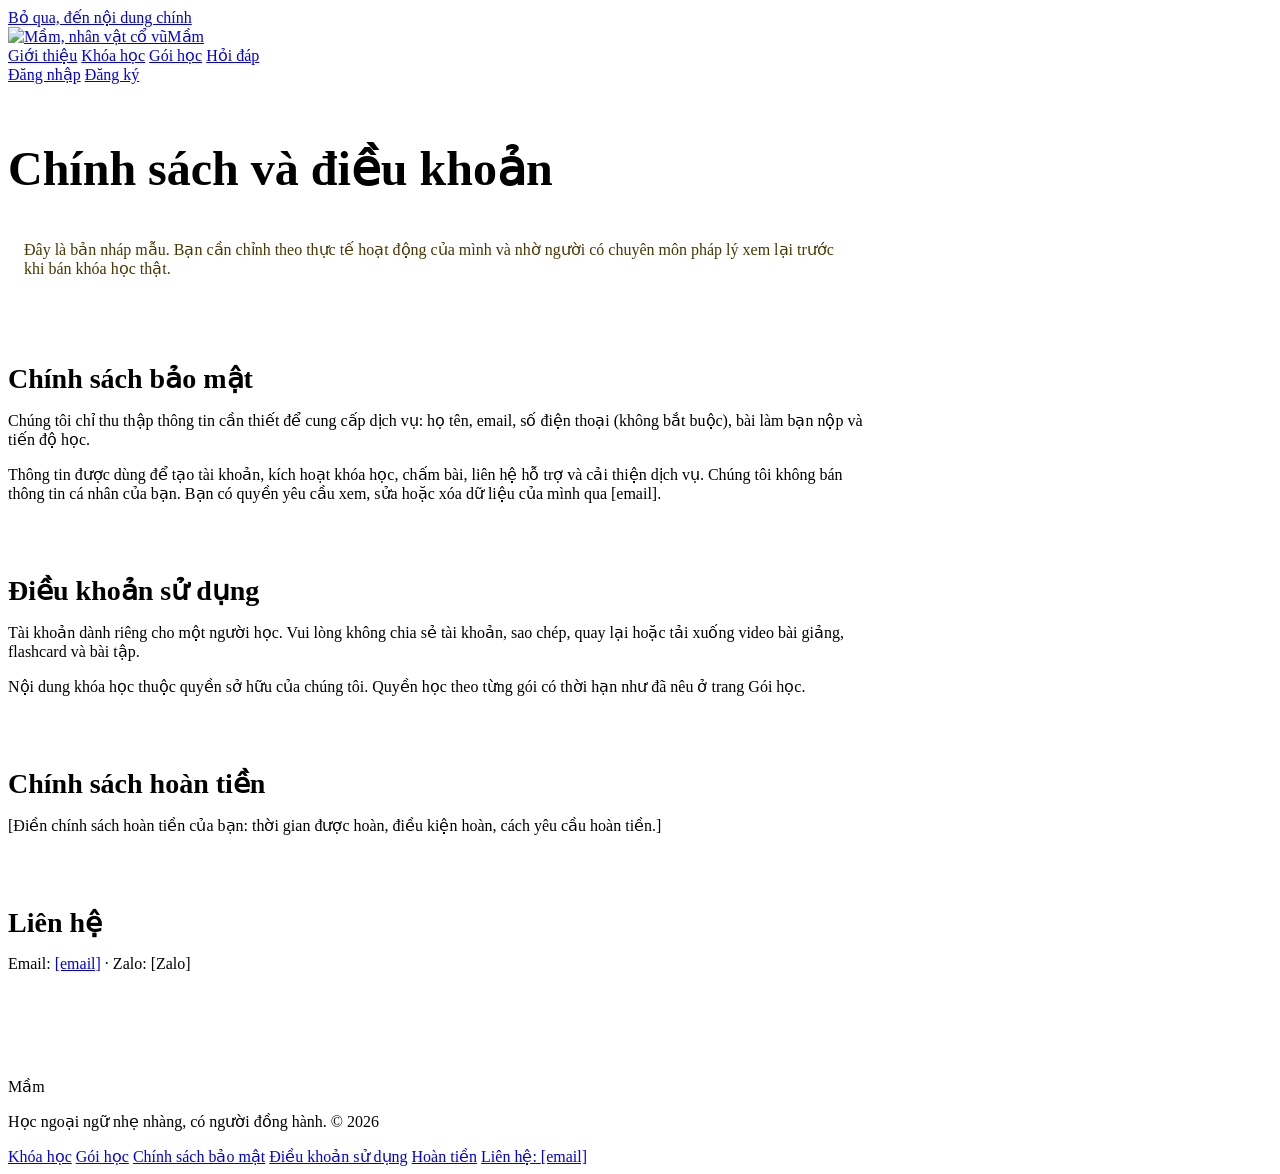
==== chinh-sach.html @ 822c9925 "Add files via upload" ====
<!doctype html>
<html lang="vi">
<head>
<meta charset="utf-8">
<meta name="viewport" content="width=device-width, initial-scale=1">
<title>Chính sách và điều khoản - Mầm</title>
<meta name="description" content="Chính sách bảo mật, điều khoản sử dụng và chính sách hoàn tiền (bản nháp).">

<meta name="theme-color" content="#0F766E">
<meta property="og:title" content="Chính sách và điều khoản - Mầm">
<meta property="og:description" content="Chính sách bảo mật, điều khoản sử dụng và chính sách hoàn tiền (bản nháp).">
<meta property="og:type" content="website">
<link rel="icon" type="image/svg+xml" href="assets/img/mam-wave.svg">
<link rel="preconnect" href="https://fonts.googleapis.com"><link rel="preconnect" href="https://fonts.gstatic.com" crossorigin><link href="https://fonts.googleapis.com/css2?family=Baloo+2:wght@600;700;800&family=Be+Vietnam+Pro:wght@400;500;600;700&display=swap" rel="stylesheet">
<link rel="stylesheet" href="assets/css/style.css">
<script src="assets/js/config.js"></script>
<script src="assets/js/app.js" defer></script>
</head>
<body>
<a class="skip" href="#main">Bỏ qua, đến nội dung chính</a>
<header class="site-header">
  <div class="wrap">
    <a class="brand" href="index.html"><img src="assets/img/mam-wave.svg" alt="Mầm, nhân vật cổ vũ" width="48" height="48"><span>Mầm</span></a>
    <nav class="main-nav" aria-label="Menu chính">
      <a href="index.html">Giới thiệu</a>
      <a href="khoa-hoc.html">Khóa học</a>
      <a href="goi-hoc.html">Gói học</a>
      <a href="index.html#hoi-dap">Hỏi đáp</a>
    </nav>
    <div class="head-actions">
      <a class="btn btn-ghost btn-sm" href="dang-ky.html#dang-nhap">Đăng nhập</a>
      <a class="btn btn-primary btn-sm" href="dang-ky.html">Đăng ký</a>
    </div>
  </div>
</header>

<main id="main" class="wrap" style="max-width:860px;padding-top:24px;padding-bottom:88px;display:flex;flex-direction:column;gap:32px">
  <div><h1 class="page-title" style="font-size:clamp(32px,5vw,48px)">Chính sách và điều khoản</h1>
  <p class="small" style="margin-top:12px;background:var(--butter-l);color:#4A3600;border-radius:14px;padding:12px 16px">Đây là bản nháp mẫu. Bạn cần chỉnh theo thực tế hoạt động của mình và nhờ người có chuyên môn pháp lý xem lại trước khi bán khóa học thật.</p></div>

  <section id="bao-mat" class="card"><h2 class="title" style="font-size:28px;margin-bottom:12px">Chính sách bảo mật</h2>
    <p>Chúng tôi chỉ thu thập thông tin cần thiết để cung cấp dịch vụ: họ tên, email, số điện thoại (không bắt buộc), bài làm bạn nộp và tiến độ học.</p>
    <p style="margin-top:10px">Thông tin được dùng để tạo tài khoản, kích hoạt khóa học, chấm bài, liên hệ hỗ trợ và cải thiện dịch vụ. Chúng tôi không bán thông tin cá nhân của bạn. Bạn có quyền yêu cầu xem, sửa hoặc xóa dữ liệu của mình qua <span data-cfg="email">[email]</span>.</p></section>

  <section id="dieu-khoan" class="card"><h2 class="title" style="font-size:28px;margin-bottom:12px">Điều khoản sử dụng</h2>
    <p>Tài khoản dành riêng cho một người học. Vui lòng không chia sẻ tài khoản, sao chép, quay lại hoặc tải xuống video bài giảng, flashcard và bài tập.</p>
    <p style="margin-top:10px">Nội dung khóa học thuộc quyền sở hữu của chúng tôi. Quyền học theo từng gói có thời hạn như đã nêu ở trang Gói học.</p></section>

  <section id="hoan-tien" class="card"><h2 class="title" style="font-size:28px;margin-bottom:12px">Chính sách hoàn tiền</h2>
    <p>[Điền chính sách hoàn tiền của bạn: thời gian được hoàn, điều kiện hoàn, cách yêu cầu hoàn tiền.]</p></section>

  <section id="lien-he" class="card"><h2 class="title" style="font-size:28px;margin-bottom:12px">Liên hệ</h2>
    <p>Email: <a href="mailto:" data-cfg-mailto><span data-cfg="email">[email]</span></a> · Zalo: <span data-cfg="zalo">[Zalo]</span></p></section>
</main>
<footer class="site-footer">
  <div class="wrap">
    <div>
      <span class="f-brand">Mầm</span>
      <p>Học ngoại ngữ nhẹ nhàng, có người đồng hành. © <span data-year>2026</span></p>
    </div>
    <div class="f-links">
      <a href="khoa-hoc.html">Khóa học</a>
      <a href="goi-hoc.html">Gói học</a>
      <a href="chinh-sach.html#bao-mat">Chính sách bảo mật</a>
      <a href="chinh-sach.html#dieu-khoan">Điều khoản sử dụng</a>
      <a href="chinh-sach.html#hoan-tien">Hoàn tiền</a>
      <a href="mailto:" data-cfg-mailto>Liên hệ: <span data-cfg="email">[email]</span></a>
    </div>
  </div>
</footer>
</body>
</html>
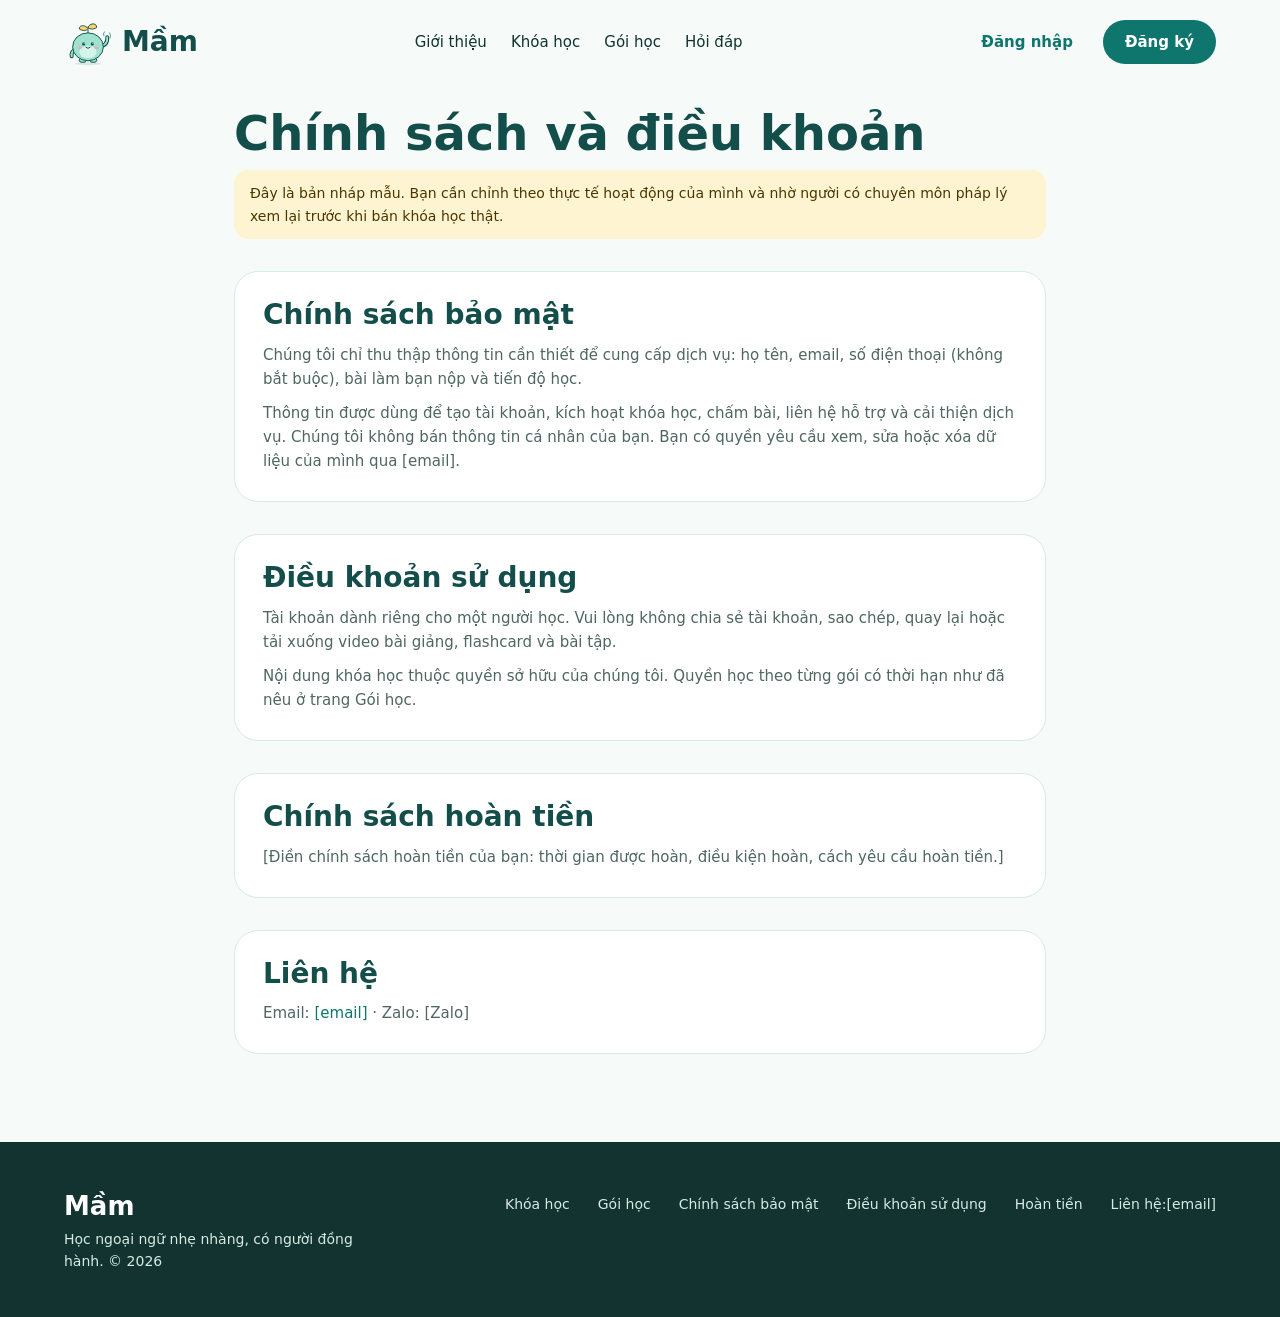
==== commit 1589c3e9: "Add files via upload" ====
--- a/chinh-sach.html
+++ b/chinh-sach.html
@@ -10,17 +10,20 @@
 <meta property="og:title" content="Chính sách và điều khoản - Mầm">
 <meta property="og:description" content="Chính sách bảo mật, điều khoản sử dụng và chính sách hoàn tiền (bản nháp).">
 <meta property="og:type" content="website">
-<link rel="icon" type="image/svg+xml" href="assets/img/mam-wave.svg">
+<link rel="icon" type="image/svg+xml" href="mam-wave.svg">
 <link rel="preconnect" href="https://fonts.googleapis.com"><link rel="preconnect" href="https://fonts.gstatic.com" crossorigin><link href="https://fonts.googleapis.com/css2?family=Baloo+2:wght@600;700;800&family=Be+Vietnam+Pro:wght@400;500;600;700&display=swap" rel="stylesheet">
-<link rel="stylesheet" href="assets/css/style.css">
-<script src="assets/js/config.js"></script>
-<script src="assets/js/app.js" defer></script>
+<link rel="stylesheet" href="style.css">
+<script src="config.js"></script>
+<script src="courses.js"></script>
+<script src="auth.js"></script>
+<script src="auth-ui.js" defer></script>
+<script src="app.js" defer></script>
 </head>
 <body>
 <a class="skip" href="#main">Bỏ qua, đến nội dung chính</a>
 <header class="site-header">
   <div class="wrap">
-    <a class="brand" href="index.html"><img src="assets/img/mam-wave.svg" alt="Mầm, nhân vật cổ vũ" width="48" height="48"><span>Mầm</span></a>
+    <a class="brand" href="index.html"><img src="mam-wave.svg" alt="Mầm, nhân vật cổ vũ" width="48" height="48"><span>Mầm</span></a>
     <nav class="main-nav" aria-label="Menu chính">
       <a href="index.html">Giới thiệu</a>
       <a href="khoa-hoc.html">Khóa học</a>
--- a/style.css
+++ b/style.css
@@ -0,0 +1,451 @@
+/* Mầm - giao diện tĩnh cho GitHub Pages */
+:root{
+  --ink:#12332F;--deep:#134E4A;--primary:#0F766E;--mint:#9FE3CF;--mint-l:#D5F5EB;--mint-xl:#E8F7F2;
+  --butter:#FFD56B;--butter-l:#FFF4D1;--blush:#FFE3E0;--bg:#F6FBF9;--muted:#4F6663;--line:#D7EBE5;
+  --display:'Baloo 2',system-ui,sans-serif;--body:'Be Vietnam Pro',system-ui,-apple-system,'Segoe UI',sans-serif;
+}
+*{box-sizing:border-box}
+html{scroll-behavior:smooth}
+@media (prefers-reduced-motion:reduce){html{scroll-behavior:auto}*{animation:none!important;transition:none!important}}
+body{margin:0;background:var(--bg);color:var(--ink);font-family:var(--body);line-height:1.6;font-size:16px;-webkit-text-size-adjust:100%}
+img{max-width:100%;height:auto}
+a{color:var(--primary);text-decoration:none}
+a:hover{color:var(--deep)}
+h1,h2,h3,p,ul,ol,dl,dd{margin:0}
+ul,ol{padding:0;list-style:none}
+button,input,textarea,select{font-family:inherit;font-size:inherit}
+:focus-visible{outline:3px solid var(--butter);outline-offset:2px}
+.skip{position:absolute;left:-999px;top:8px;background:var(--primary);color:#fff;padding:10px 16px;border-radius:999px;z-index:50}
+.skip:focus{left:8px}
+.wrap{max-width:1200px;margin:0 auto;padding:0 24px}
+.display{font-family:var(--display)}
+
+/* Header */
+.site-header .wrap{display:flex;flex-wrap:wrap;align-items:center;justify-content:space-between;gap:12px 16px;padding-top:18px;padding-bottom:18px}
+.brand{display:flex;align-items:center;gap:10px;color:var(--ink)}
+.brand img{width:48px;height:48px}
+.brand span{font-family:var(--display);font-weight:800;font-size:28px;line-height:1;color:var(--deep)}
+.main-nav{display:flex;flex-wrap:wrap;gap:4px 24px;font-weight:500;font-size:15px}
+.main-nav a{color:var(--ink);min-height:44px;display:inline-flex;align-items:center}
+.main-nav a[aria-current="page"]{color:var(--primary);font-weight:700}
+.head-actions{display:flex;align-items:center;gap:8px}
+
+/* Buttons */
+.btn{display:inline-flex;align-items:center;justify-content:center;gap:8px;min-height:48px;padding:10px 26px;border-radius:999px;font-weight:600;font-size:16px;border:2px solid transparent;cursor:pointer;text-align:center;transition:background .15s,transform .15s}
+.btn:hover{transform:translateY(-1px)}
+.btn-primary{background:var(--primary);color:#fff}
+.btn-primary:hover{background:var(--deep);color:#fff}
+.btn-outline{background:#fff;color:var(--primary);border-color:var(--primary)}
+.btn-outline:hover{background:var(--mint-xl);color:var(--deep)}
+.btn-gold{background:var(--butter);color:#3D2E00;font-weight:700}
+.btn-gold:hover{background:#F5C84F;color:#3D2E00}
+.btn-ghost{background:transparent;color:var(--primary)}
+.btn-sm{min-height:44px;padding:8px 20px;font-size:15px}
+.btn-block{width:100%}
+
+/* Typography helpers */
+.eyebrow{display:block;color:var(--primary);font-weight:700;font-size:14px;letter-spacing:.08em;margin-bottom:10px}
+.title{font-family:var(--display);font-weight:700;font-size:clamp(30px,4vw,44px);line-height:1.1;color:var(--deep)}
+.page-title{font-family:var(--display);font-weight:800;font-size:clamp(34px,5vw,56px);line-height:1.05;color:var(--deep)}
+.lead{color:var(--muted);font-size:17px}
+.muted{color:var(--muted)}
+.small{font-size:14px}
+.pill{display:inline-block;background:var(--mint-xl);color:var(--primary);font-weight:600;font-size:13px;padding:3px 12px;border-radius:999px}
+.pill-gold{background:var(--butter-l);color:#4A3600}
+.pill-rose{background:var(--blush);color:#6B2410}
+.pill-solid{background:var(--mint-l);color:var(--primary);font-weight:700}
+
+/* Sections */
+.sec{padding:88px 0}
+.sec-tight{padding:56px 0}
+.sec-white{background:#fff}
+.sec-tint{background:var(--mint-xl)}
+.sec-head{max-width:680px;margin-bottom:40px}
+.sec-head-row{display:flex;flex-wrap:wrap;align-items:flex-end;justify-content:space-between;gap:16px;margin-bottom:40px}
+.sec-head-row .sec-head{margin-bottom:0}
+
+/* Hero */
+.hero{padding:40px 0 88px}
+.hero .wrap{display:flex;flex-wrap:wrap;align-items:center;gap:48px}
+.hero-text{flex:1 1 460px;min-width:0;display:flex;flex-direction:column;align-items:flex-start;gap:24px}
+.hero h1{font-family:var(--display);font-weight:800;font-size:clamp(40px,6vw,68px);line-height:1.05;color:var(--deep)}
+.hero-sub{font-size:18px;color:var(--muted);max-width:520px}
+.btn-row{display:flex;flex-wrap:wrap;gap:12px}
+.tag-row{display:flex;flex-wrap:wrap;gap:8px 20px;font-size:14px;color:var(--muted);font-weight:500}
+.hero-art-box{flex:1 1 380px;min-width:0;display:flex;justify-content:center}
+.hero-art{position:relative;width:min(440px,100%);aspect-ratio:1/1}
+.hero-art .disc{position:absolute;inset:6%;border-radius:50%;background:var(--mint-l)}
+.hero-art .ring{position:absolute;inset:0;border-radius:50%;border:2px dashed var(--mint)}
+.hero-art .mascot{position:absolute;left:12%;top:14%;width:76%;height:76%;animation:bob 4s ease-in-out infinite}
+.bubble{position:absolute;left:0;top:4%;background:#fff;border-radius:20px 20px 20px 4px;padding:12px 16px;box-shadow:0 8px 24px rgba(19,78,74,.12);font-weight:600;font-size:15px;color:var(--deep);max-width:200px}
+.sticker{position:absolute;right:0;bottom:8%;background:#FFE9A8;border-radius:16px;padding:10px 16px;box-shadow:0 8px 24px rgba(19,78,74,.12);font-weight:600;font-size:14px;color:#5A4300}
+@keyframes bob{0%,100%{transform:translateY(0)}50%{transform:translateY(-8px)}}
+
+/* Cards and grids */
+.grid{display:grid;gap:24px;grid-template-columns:repeat(auto-fit,minmax(240px,1fr))}
+.grid-3{grid-template-columns:repeat(auto-fit,minmax(280px,1fr))}
+.card{background:#fff;border:1px solid var(--line);border-radius:24px;padding:28px}
+.card-tint{background:var(--bg)}
+.card h3{font-size:19px;font-weight:700;margin:14px 0 6px}
+.card p{color:var(--muted);font-size:15px}
+.icon-chip{width:52px;height:52px;border-radius:16px;display:flex;align-items:center;justify-content:center;background:var(--mint-xl)}
+.icon-chip svg{width:26px;height:26px;stroke:var(--primary);fill:none;stroke-width:2;stroke-linecap:round;stroke-linejoin:round}
+.icon-chip.gold{background:#FFF1C9}.icon-chip.rose{background:var(--blush)}
+.lang-card{display:flex;align-items:center;gap:20px;background:#fff;border:1px solid var(--line);border-radius:28px;padding:26px;color:var(--ink)}
+.lang-card:hover{border-color:var(--mint);color:var(--ink)}
+.lang-glyph{flex:none;width:72px;height:72px;border-radius:50%;background:var(--mint-l);display:flex;align-items:center;justify-content:center;font-family:var(--display);font-weight:800;font-size:32px;color:var(--primary)}
+.lang-card strong{display:block;font-size:20px}
+.lang-card span.note{font-size:14px;color:var(--muted)}
+
+/* Steps */
+.steps-sec .wrap{display:flex;flex-wrap:wrap;align-items:center;gap:48px}
+.steps-art{flex:0 1 300px;min-width:0;display:flex;justify-content:center}
+.steps-art img{width:min(280px,100%)}
+.steps-body{flex:1 1 520px;min-width:0}
+.steps{display:flex;flex-direction:column;gap:14px;margin-top:24px}
+.step{display:flex;gap:16px;align-items:flex-start;background:#fff;border-radius:20px;padding:18px 20px}
+.step .num{flex:none;width:40px;height:40px;border-radius:50%;background:var(--primary);color:#fff;font-weight:700;display:flex;align-items:center;justify-content:center}
+.step strong{display:block;font-size:17px}
+.step span{color:var(--muted);font-size:15px}
+
+/* Tier cards */
+.tier-level{font-size:13px;font-weight:700;color:var(--primary);letter-spacing:.06em}
+.tier-name{font-family:var(--display);font-weight:700;font-size:24px;color:var(--deep);line-height:1.2;display:block;margin:6px 0}
+
+/* Placeholder (achievements) */
+.ph{border:2px dashed var(--mint);border-radius:24px;padding:28px;background:var(--bg)}
+.ph b{display:block;font-family:var(--display);font-weight:800;font-size:40px;line-height:1.1;color:var(--primary)}
+.ph span{color:var(--muted);font-size:15px}
+
+/* FAQ */
+.faq{max-width:860px;margin:0 auto;display:flex;flex-direction:column;gap:12px}
+.faq details{background:#fff;border:1px solid var(--line);border-radius:20px;padding:6px 24px}
+.faq summary{list-style:none;cursor:pointer;font-weight:600;font-size:17px;display:flex;justify-content:space-between;gap:16px;align-items:center;min-height:56px}
+.faq summary::-webkit-details-marker{display:none}
+.faq summary::after{content:"+";color:var(--primary);font-size:26px;line-height:1;flex:none}
+.faq details[open] summary::after{content:"\2212"}
+.faq details p{color:var(--muted);font-size:15px;padding-bottom:18px}
+
+/* CTA */
+.cta{background:var(--deep);border-radius:36px;padding:40px 48px;display:flex;flex-wrap:wrap;align-items:center;gap:32px}
+.cta img{width:160px;height:160px;flex:none}
+.cta-text{flex:1 1 360px;min-width:0}
+.cta h2{font-family:var(--display);font-weight:700;font-size:clamp(28px,4vw,40px);line-height:1.1;color:#fff}
+.cta p{color:var(--line);margin-top:10px}
+
+/* Footer */
+.site-footer{background:var(--ink);color:var(--line);padding:44px 0;font-size:14px}
+.site-footer .wrap{display:flex;flex-wrap:wrap;gap:24px 32px;justify-content:space-between}
+.site-footer .f-brand{font-family:var(--display);font-weight:800;font-size:26px;color:#fff;display:block}
+.site-footer p{max-width:320px}
+.f-links{display:flex;flex-wrap:wrap;gap:8px 28px;align-content:flex-start}
+.f-links a{color:var(--line);min-height:36px;display:inline-flex;align-items:center}
+.f-links a:hover{color:#fff}
+
+/* Courses page */
+.page-head{padding:32px 0 8px}
+.page-head .wrap{display:flex;flex-wrap:wrap;align-items:center;justify-content:space-between;gap:24px}
+.page-head img{width:120px;height:120px}
+.tabs{display:flex;flex-wrap:wrap;gap:10px}
+.tab{min-height:48px;padding:10px 24px;border-radius:999px;border:2px solid var(--primary);background:#fff;color:var(--primary);font-weight:600;cursor:pointer}
+.tab[aria-selected="true"]{background:var(--primary);color:#fff}
+.chips{display:flex;flex-wrap:wrap;gap:8px}
+.chip{min-height:44px;padding:8px 18px;border-radius:999px;border:1px solid var(--mint);background:#fff;color:var(--ink);font-weight:500;font-size:14px;cursor:pointer}
+.chip[aria-pressed="true"]{background:var(--mint-l);border-color:var(--primary);font-weight:700}
+.course-grid{display:grid;gap:24px;grid-template-columns:repeat(auto-fill,minmax(300px,1fr))}
+.course{background:#fff;border:1px solid var(--line);border-radius:28px;overflow:hidden;display:flex;flex-direction:column}
+.course-thumb{position:relative;background:var(--mint-l);height:190px;display:flex;align-items:center;justify-content:center}
+.course-thumb img{height:150px;width:150px}
+.course-thumb .lv{position:absolute;left:16px;top:16px;background:#fff;color:var(--primary);font-weight:700;font-size:13px;padding:4px 12px;border-radius:999px}
+.course-thumb .play{position:absolute;right:16px;bottom:16px;width:48px;height:48px;border-radius:50%;background:var(--primary);display:flex;align-items:center;justify-content:center}
+.course-thumb .play svg{width:20px;height:20px;fill:#fff}
+.course-body{padding:24px;display:flex;flex-direction:column;gap:10px;flex:1}
+.course-body h3{font-family:var(--display);font-weight:700;font-size:24px;line-height:1.2;color:var(--deep)}
+.course-body p{color:var(--muted);font-size:15px;flex:1}
+.course-tags{display:flex;flex-wrap:wrap;gap:8px;margin:4px 0}
+.course-foot{display:flex;flex-wrap:wrap;align-items:center;justify-content:space-between;gap:12px;border-top:1px solid var(--line);padding-top:16px}
+.empty{background:#fff;border:2px dashed var(--mint);border-radius:28px;padding:48px 24px;display:flex;flex-direction:column;align-items:center;gap:12px;text-align:center}
+.empty img{width:140px;height:140px}
+.empty h3{font-family:var(--display);font-weight:700;font-size:26px;color:var(--deep)}
+.empty p{color:var(--muted);max-width:420px}
+.note-band{background:var(--mint-xl);border-radius:28px;padding:28px 36px;display:flex;flex-wrap:wrap;align-items:center;gap:24px}
+.note-band img{width:84px;height:84px;flex:none}
+.note-band div{flex:1 1 360px;min-width:0}
+.note-band strong{display:block;font-size:18px;color:var(--deep)}
+.note-band span{color:var(--muted);font-size:15px}
+
+/* Pricing */
+.plans{display:grid;gap:16px;grid-template-columns:repeat(auto-fit,minmax(210px,1fr))}
+.plan{background:#fff;border:2px solid var(--line);border-radius:28px;padding:24px 22px;display:flex;flex-direction:column;gap:12px}
+.plan.hl{border-color:var(--mint)}
+.plan.pro{background:var(--butter-l);border-color:var(--butter)}
+.plan .price{font-family:var(--display);font-weight:800;font-size:30px;line-height:1.1}
+.plan .unit{font-size:13px;color:var(--muted);display:block}
+.plan p{font-size:14px;color:var(--muted);flex:1}
+.table-box{overflow-x:auto;background:#fff;border:1px solid var(--line);border-radius:24px}
+table.cmp{width:100%;min-width:820px;border-collapse:collapse;font-size:15px}
+table.cmp th,table.cmp td{padding:14px 10px;text-align:center}
+table.cmp thead tr{background:var(--mint-xl)}
+table.cmp thead th{font-weight:700;color:var(--deep)}
+table.cmp tbody tr{border-top:1px solid var(--line)}
+table.cmp th:first-child{text-align:left;padding-left:20px;font-weight:500}
+table.cmp thead th:first-child{font-weight:700}
+.yes{color:var(--primary);font-weight:800;font-size:18px}
+.no{color:#7A8F8B}
+.info-pair{display:grid;gap:24px;grid-template-columns:repeat(auto-fit,minmax(300px,1fr))}
+.info{border-radius:28px;padding:28px 32px;display:flex;flex-direction:column;gap:10px}
+.info strong{font-family:var(--display);font-size:24px}
+.info.gold{background:var(--butter-l);color:#5A4300}.info.gold strong{color:#4A3600}
+.info.mint{background:var(--mint-xl);color:var(--muted)}.info.mint strong{color:var(--deep)}
+
+/* Auth */
+.auth{max-width:1040px;margin:16px auto 64px;background:#fff;border:1px solid var(--line);border-radius:36px;overflow:hidden;display:flex;flex-wrap:wrap}
+.auth-side{flex:1 1 380px;min-width:0;background:var(--mint-l);padding:48px 40px;display:flex;flex-direction:column;justify-content:center;gap:20px}
+.auth-side img{width:180px;height:180px;align-self:center}
+.auth-side h1{font-family:var(--display);font-weight:800;font-size:36px;line-height:1.1;color:var(--deep)}
+.auth-side li{display:flex;gap:10px;margin-bottom:12px}
+.auth-side li::before{content:"\2713";color:var(--primary);font-weight:800}
+.auth-form{flex:1 1 420px;min-width:0;padding:48px 40px;display:flex;flex-direction:column;gap:18px}
+.auth-form h2{font-family:var(--display);font-weight:700;font-size:30px;color:var(--deep)}
+.field{display:flex;flex-direction:column;gap:6px}
+.field label{font-weight:600;font-size:15px}
+.field input,.field select,.field textarea{height:48px;padding:0 16px;border:1.5px solid #9FB8B2;border-radius:14px;background:#fff;color:var(--ink)}
+.field textarea{height:auto;padding:14px 16px;resize:vertical}
+.field input:focus,.field select:focus,.field textarea:focus{outline:3px solid var(--mint);border-color:var(--primary)}
+.check{display:flex;gap:10px;align-items:flex-start;font-size:14px;color:var(--muted)}
+.check input{width:20px;height:20px;margin:2px 0 0;accent-color:var(--primary);flex:none}
+.auth-switch{display:flex;gap:8px;background:var(--mint-xl);border-radius:999px;padding:4px;align-self:flex-start}
+.auth-switch button{min-height:40px;padding:6px 20px;border:0;border-radius:999px;background:transparent;font-weight:600;color:var(--primary);cursor:pointer}
+.auth-switch button[aria-selected="true"]{background:var(--primary);color:#fff}
+
+/* Checkout */
+.steps-pill{display:flex;flex-wrap:wrap;gap:12px}
+.steps-pill li{display:flex;align-items:center;gap:10px;border-radius:999px;padding:8px 18px 8px 10px;font-weight:600;font-size:14px;background:#fff;border:1px solid var(--line);color:var(--muted)}
+.steps-pill li b{width:28px;height:28px;border-radius:50%;display:inline-flex;align-items:center;justify-content:center;background:var(--mint-xl);color:var(--primary)}
+.steps-pill li.done{background:var(--mint-l);border-color:var(--mint-l);color:var(--deep)}
+.steps-pill li.done b{background:var(--primary);color:#fff}
+.steps-pill li.now{background:var(--primary);border-color:var(--primary);color:#fff}
+.steps-pill li.now b{background:#fff;color:var(--primary)}
+.co{display:flex;flex-wrap:wrap;gap:24px;align-items:flex-start}
+.co-main{flex:1 1 560px;min-width:0;background:#fff;border:1px solid var(--line);border-radius:28px;padding:32px;display:flex;flex-wrap:wrap;gap:28px}
+.qr{flex:0 0 220px;max-width:100%;display:flex;flex-direction:column;gap:12px;align-items:center}
+.qr-box{width:220px;max-width:100%;aspect-ratio:1/1;border:2px dashed var(--mint);border-radius:24px;background:var(--bg);display:flex;flex-direction:column;align-items:center;justify-content:center;text-align:center;padding:16px;color:var(--muted);font-size:14px;overflow:hidden}
+.qr-box img{width:100%;height:100%;object-fit:contain;border-radius:12px}
+.qr-box strong{color:var(--deep);font-size:16px}
+.bank{flex:1 1 280px;min-width:0;display:flex;flex-direction:column;gap:14px}
+.bank dt{font-size:13px;color:var(--muted);font-weight:500}
+.bank dd{font-weight:600;font-size:17px}
+.bank .amount{font-weight:700;font-size:22px;color:var(--primary)}
+.memo{background:var(--butter-l);border-radius:18px;padding:14px 16px;display:flex;flex-direction:column;gap:6px}
+.memo dt{color:#5A4300;font-weight:600}
+.memo-row{display:flex;flex-wrap:wrap;align-items:center;justify-content:space-between;gap:10px}
+.memo code{font-family:ui-monospace,Menlo,Consolas,monospace;font-weight:700;font-size:20px;color:#3D2E00;word-break:break-all}
+.co-side{flex:1 1 320px;min-width:0;display:flex;flex-direction:column;gap:16px}
+.summary{background:#fff;border:1px solid var(--line);border-radius:28px;padding:28px;display:flex;flex-direction:column;gap:14px}
+.summary h2{font-family:var(--display);font-weight:700;font-size:22px;color:var(--deep)}
+.summary .row{display:flex;justify-content:space-between;gap:12px;font-size:15px}
+.summary .row span{color:var(--muted)}
+.summary .row strong{text-align:right}
+.summary .total{border-top:1px solid var(--line);padding-top:14px;align-items:baseline}
+.summary .total strong{font-size:22px;color:var(--primary)}
+.picker{display:flex;flex-wrap:wrap;gap:16px;background:#fff;border:1px solid var(--line);border-radius:24px;padding:20px 24px}
+.picker .field{flex:1 1 220px}
+.after{display:flex;flex-wrap:wrap;gap:24px;align-items:center;background:var(--mint-xl);border-radius:28px;padding:28px 32px}
+.after img{width:120px;height:120px;flex:none}
+.after div{flex:1 1 420px;min-width:0}
+.after h2{font-family:var(--display);font-weight:700;font-size:24px;color:var(--deep);margin-bottom:8px}
+.after ol{padding-left:22px;list-style:decimal;display:flex;flex-direction:column;gap:6px;font-size:15px}
+
+/* Learn */
+.bar{background:#fff;border-bottom:1px solid var(--line)}
+.bar .wrap{max-width:1280px;display:flex;flex-wrap:wrap;align-items:center;justify-content:space-between;gap:12px;padding-top:10px;padding-bottom:10px}
+.bar .left,.bar .right{display:flex;flex-wrap:wrap;align-items:center;gap:8px 18px}
+.bar .brand img{width:40px;height:40px}.bar .brand span{font-size:24px}
+.learn{max-width:1280px;margin:0 auto;padding:24px 24px 64px;display:flex;flex-wrap:wrap;gap:24px;align-items:flex-start}
+.learn-main{flex:1 1 640px;min-width:0;display:flex;flex-direction:column;gap:20px}
+.learn-side{flex:1 1 300px;min-width:0;display:flex;flex-direction:column;gap:16px}
+.learn h1{font-family:var(--display);font-weight:800;font-size:clamp(28px,4vw,38px);line-height:1.1;color:var(--deep)}
+.video{position:relative;width:100%;aspect-ratio:16/9;background:var(--deep);border-radius:28px;overflow:hidden;display:flex;align-items:center;justify-content:center}
+.video .big-play{width:84px;height:84px;border-radius:50%;border:0;background:var(--butter);display:flex;align-items:center;justify-content:center;cursor:pointer}
+.video .big-play svg{width:32px;height:32px;fill:#3D2E00}
+.video .wm{position:absolute;right:16px;bottom:12px;font-size:12px;color:var(--mint);opacity:.85}
+.video .wm2{position:absolute;left:16px;top:12px;font-size:12px;color:var(--line)}
+.panel{background:#fff;border:1px solid var(--line);border-radius:28px;padding:28px}
+.panel[hidden]{display:none}
+.panel h2{font-size:20px;font-weight:700;margin-bottom:12px}
+.flash-wrap{display:flex;flex-direction:column;gap:18px;align-items:center}
+.flash{width:min(520px,100%);min-height:240px;border-radius:28px;border:2px solid var(--mint);background:var(--bg);padding:28px;display:flex;flex-direction:column;align-items:center;justify-content:center;gap:8px;text-align:center;cursor:pointer;color:var(--ink)}
+.flash.flipped{background:var(--butter-l)}
+.flash .front b{font-family:var(--display);font-weight:800;font-size:40px;line-height:1.1;color:var(--deep);display:block}
+.flash .back{display:none}
+.flash.flipped .front{display:none}
+.flash.flipped .back{display:flex;flex-direction:column;gap:6px}
+.flash .back b{font-size:26px;color:var(--deep)}
+.opts{display:flex;flex-direction:column;gap:10px;margin:16px 0}
+.opt{min-height:52px;text-align:left;padding:10px 18px;border-radius:16px;font-size:16px;font-weight:500;color:var(--ink);border:2px solid var(--line);background:#fff;cursor:pointer}
+.opt:hover{border-color:var(--mint)}
+.opt.ok{border-color:var(--primary);background:var(--mint-l)}
+.opt.bad{border-color:#C2542E;background:var(--blush)}
+.feedback{display:flex;align-items:center;gap:16px;background:var(--mint-xl);border-radius:20px;padding:14px 18px}
+.feedback[hidden]{display:none}
+.feedback img{width:64px;height:64px;flex:none}
+.drop{border:2px dashed var(--mint);border-radius:16px;padding:16px;display:flex;flex-wrap:wrap;align-items:center;justify-content:space-between;gap:10px;background:var(--bg)}
+.ask{display:flex;flex-wrap:wrap;align-items:center;justify-content:space-between;gap:12px;background:#fff;border:1px dashed var(--mint);border-radius:20px;padding:14px 20px}
+.prog-card{background:var(--mint-l);border-radius:28px;padding:22px;display:flex;align-items:center;gap:14px}
+.prog-card img{width:88px;height:88px;flex:none}
+.prog-card strong{color:var(--deep);line-height:1.3;display:block}
+.meter{height:10px;border-radius:999px;background:#fff;overflow:hidden;margin:6px 0}
+.meter i{display:block;height:100%;background:var(--primary);border-radius:999px}
+.lessons{background:#fff;border:1px solid var(--line);border-radius:28px;padding:12px;display:flex;flex-direction:column;gap:4px}
+.lessons a{display:flex;align-items:center;gap:12px;padding:12px 14px;border-radius:18px;min-height:44px;color:var(--ink);font-weight:500}
+.lessons a.now{background:var(--mint-xl);font-weight:700}
+.lessons .dot{flex:none;width:30px;height:30px;border-radius:50%;display:inline-flex;align-items:center;justify-content:center;font-size:14px;font-weight:700;background:var(--mint-xl);color:var(--muted)}
+.lessons .done .dot{background:var(--primary);color:#fff}
+.lessons .now .dot{background:var(--butter);color:#3D2E00}
+
+/* Progress */
+.hero-band{background:var(--mint-l);border-radius:32px;padding:28px 36px;display:flex;flex-wrap:wrap;align-items:center;gap:24px}
+.hero-band img{width:128px;height:128px;flex:none}
+.hero-band div{flex:1 1 380px;min-width:0}
+.hero-band h1{font-family:var(--display);font-weight:800;font-size:clamp(30px,4.5vw,44px);line-height:1.1;color:var(--deep)}
+.kpis{display:grid;gap:16px;grid-template-columns:repeat(auto-fit,minmax(240px,1fr))}
+.kpi{background:#fff;border:1px solid var(--line);border-radius:24px;padding:24px;display:flex;flex-direction:column;gap:10px}
+.kpi small{color:var(--muted);font-size:14px;font-weight:500}
+.kpi b{font-family:var(--display);font-weight:800;font-size:38px;line-height:1;color:var(--primary)}
+.kpi .meter{background:var(--mint-xl);margin:0}
+.trio{display:grid;gap:16px;grid-template-columns:repeat(auto-fit,minmax(280px,1fr))}
+.box{border-radius:28px;padding:26px;display:flex;flex-direction:column;gap:14px}
+.box h2{font-size:18px;font-weight:700}
+.box.good{background:var(--mint-xl)}.box.good h2{color:var(--deep)}
+.box.more{background:var(--butter-l)}.box.more h2{color:#4A3600}.box.more li{color:#3D2E00}
+.box.err{background:var(--blush)}.box.err h2{color:#6B2410}.box.err li{color:#3D1408}
+.box ul{display:flex;flex-direction:column;gap:10px}
+.box li{display:flex;gap:10px;font-size:15px;justify-content:space-between}
+.box.good li::before{content:"\2713";color:var(--primary);font-weight:800;margin-right:0}
+.box.good li{justify-content:flex-start}
+.box.more li{justify-content:flex-start}
+.box.more li::before{content:"\2192";font-weight:800}
+.count{flex:none;background:#fff;border-radius:999px;padding:0 10px;font-size:13px;font-weight:700;height:24px;display:inline-flex;align-items:center}
+.duo{display:grid;gap:16px;grid-template-columns:repeat(auto-fit,minmax(340px,1fr))}
+.chart{display:flex;align-items:flex-end;gap:22px;height:200px;border-bottom:2px solid var(--line);padding:0 12px}
+.chart .col{flex:1;min-width:0;height:100%;display:flex;flex-direction:column;align-items:center;justify-content:flex-end;gap:6px}
+.chart .col i{display:block;width:100%;max-width:64px;background:var(--primary);border-radius:12px 12px 0 0}
+.chart-labels{display:flex;gap:22px;padding:8px 12px 0;font-size:13px;color:var(--muted)}
+.chart-labels span{flex:1;text-align:center}
+.quote{background:var(--bg);border-radius:18px;padding:16px 18px;font-size:15px}
+
+/* Admin */
+.admin{display:flex;flex-wrap:wrap;min-height:100vh}
+.admin-side{flex:0 0 268px;max-width:100%;background:var(--deep);color:var(--line);padding:24px 18px;display:flex;flex-direction:column;gap:22px;flex-grow:1}
+.admin-side .brand img{background:var(--mint-l);border-radius:50%;width:44px;height:44px}
+.admin-side .brand span{color:#fff;font-size:24px}
+.admin-side small{font-size:12px;color:var(--mint);display:block}
+.lang-pills{display:flex;flex-wrap:wrap;gap:6px}
+.lang-pills span{padding:6px 12px;border-radius:999px;font-size:13px;font-weight:600;background:rgba(255,255,255,.12);color:var(--line)}
+.lang-pills span.on{background:var(--butter);color:#3D2E00}
+.side-label{font-size:12px;font-weight:700;letter-spacing:.08em;color:var(--mint);margin-bottom:8px;display:block}
+.admin-nav{display:flex;flex-direction:column;gap:4px}
+.admin-nav a{display:flex;justify-content:space-between;align-items:center;gap:10px;padding:11px 14px;border-radius:14px;min-height:44px;color:var(--line);font-weight:500}
+.admin-nav a:hover{background:rgba(255,255,255,.08);color:#fff}
+.admin-nav a[aria-current="page"]{background:var(--primary);color:#fff;font-weight:700}
+.badge{background:var(--butter);color:#3D2E00;font-size:12px;font-weight:700;padding:1px 9px;border-radius:999px}
+.admin-main{flex:999 1 640px;min-width:0;padding:28px 32px 56px;display:flex;flex-direction:column;gap:26px}
+.admin-main h1{font-family:var(--display);font-weight:800;font-size:34px;line-height:1.1;color:var(--deep)}
+.demo-banner{background:var(--butter-l);color:#4A3600;border-radius:16px;padding:12px 16px;font-size:14px;font-weight:500}
+.top-row{display:flex;flex-wrap:wrap;align-items:center;justify-content:space-between;gap:16px}
+.stat{border-radius:24px;padding:20px 22px;display:flex;flex-direction:column;gap:4px}
+.stat small{font-size:14px;color:var(--muted);font-weight:500}
+.stat b{font-family:var(--display);font-weight:800;font-size:36px;line-height:1.1;color:var(--deep)}
+.stat span{font-size:13px;color:var(--muted)}
+.stats{display:grid;gap:14px;grid-template-columns:repeat(auto-fit,minmax(200px,1fr))}
+.panel-w{background:#fff;border:1px solid var(--line);border-radius:28px;padding:22px 24px;display:flex;flex-direction:column;gap:14px}
+.panel-w h2{font-size:18px;font-weight:700}
+.panel-w .head{display:flex;flex-wrap:wrap;align-items:center;justify-content:space-between;gap:8px}
+table.tbl{width:100%;min-width:640px;border-collapse:collapse;font-size:14px}
+table.tbl th{text-align:left;color:var(--muted);font-weight:600;padding:8px 10px}
+table.tbl td{padding:12px 10px;border-top:1px solid #E1EFEA;vertical-align:middle}
+.mono{font-family:ui-monospace,Menlo,Consolas,monospace;font-size:13px}
+.t-actions{display:flex;gap:8px}
+.btn-xs{min-height:40px;padding:6px 16px;font-size:13px}
+.btn-line{background:#fff;border:1.5px solid #9FB8B2;color:var(--muted)}
+.queue{display:flex;flex-wrap:wrap;align-items:center;justify-content:space-between;gap:10px;background:var(--bg);border-radius:18px;padding:12px 16px}
+.queue strong{display:block;font-size:15px}
+.queue span{font-size:13px;color:var(--muted)}
+.two{display:flex;flex-wrap:wrap;gap:18px;align-items:stretch}
+.two>.panel-w{flex:1 1 420px;min-width:0}
+.two>.gold{flex:1 1 320px;min-width:0;background:var(--butter-l);border:0;color:#3D2E00}
+.two>.gold h2{color:#4A3600}
+.book{display:flex;gap:12px;align-items:center}
+.book time{flex:none;background:#fff;border-radius:14px;padding:6px 10px;font-weight:700;font-size:13px;color:#4A3600;min-width:56px;text-align:center}
+.book strong{display:block;font-size:14px}.book span{font-size:13px}
+.mini-mascot{display:flex;align-items:center;gap:10px;margin-top:auto;padding-top:8px;font-size:13px;color:#4A3600}
+.mini-mascot img{width:56px;height:56px}
+.scroll-x{overflow-x:auto}
+
+/* Toast */
+.toast{position:fixed;left:50%;bottom:24px;transform:translate(-50%,20px);background:var(--ink);color:#fff;padding:14px 22px;border-radius:999px;font-weight:500;font-size:15px;opacity:0;pointer-events:none;transition:opacity .2s,transform .2s;z-index:60;max-width:calc(100vw - 32px);text-align:center}
+.toast.show{opacity:1;transform:translate(-50%,0)}
+
+/* 404 */
+.nf{min-height:70vh;display:flex;flex-direction:column;align-items:center;justify-content:center;gap:16px;text-align:center;padding:48px 24px}
+.nf img{width:200px;height:200px}
+
+@media (max-width:720px){
+  .sec{padding:56px 0}
+  .hero{padding:16px 0 56px}
+  .wrap{padding:0 16px}
+  .cta{padding:28px 24px;border-radius:28px}
+  .auth-side,.auth-form{padding:32px 24px}
+  .co-main{padding:22px}
+  .admin-main{padding:20px 16px 40px}
+  .learn{padding:16px 16px 48px}
+  .panel{padding:20px}
+  .bubble{font-size:13px;max-width:160px}
+  .hero-band,.note-band,.after{padding:22px}
+  .chart,.chart-labels{gap:12px}
+}
+
+[hidden]{display:none!important}
+
+/* ===== Đăng nhập, tài khoản, phân quyền ===== */
+html[data-require]:not([data-ok]) body{visibility:hidden}
+.head-actions{display:flex;align-items:center;gap:8px;flex-wrap:wrap}
+.user-menu{position:relative}
+.user-btn{display:inline-flex;align-items:center;gap:8px;min-height:44px;padding:4px 14px 4px 6px;border:1.5px solid var(--line);border-radius:999px;background:#fff;color:var(--ink);font-weight:600;cursor:pointer}
+.user-btn:hover{border-color:var(--mint)}
+.avatar{width:34px;height:34px;border-radius:50%;background:var(--mint-l);color:var(--primary);display:inline-flex;align-items:center;justify-content:center;font-family:var(--display);font-weight:800;font-size:18px}
+.uname{max-width:120px;overflow:hidden;text-overflow:ellipsis;white-space:nowrap}
+.menu{position:absolute;right:0;top:calc(100% + 8px);z-index:40;min-width:240px;background:#fff;border:1px solid var(--line);border-radius:20px;padding:8px;box-shadow:0 12px 32px rgba(19,78,74,.16);display:flex;flex-direction:column}
+.menu a,.menu button{display:flex;align-items:center;min-height:44px;padding:8px 14px;border:0;background:transparent;border-radius:12px;color:var(--ink);font:inherit;font-weight:500;text-align:left;cursor:pointer}
+.menu a:hover,.menu button:hover{background:var(--mint-xl);color:var(--deep)}
+.menu-head{display:flex;flex-direction:column;padding:8px 14px 10px;border-bottom:1px solid var(--line);margin-bottom:4px;word-break:break-all}
+.err{background:var(--blush);color:#6B2410;border-radius:14px;padding:10px 14px;font-size:14px;font-weight:500}
+.ok-box{background:var(--mint-xl);color:var(--deep);border-radius:14px;padding:10px 14px;font-size:14px}
+.pw-wrap{position:relative;display:flex}
+.pw-wrap input{flex:1;padding-right:72px}
+.pw-wrap button{position:absolute;right:6px;top:6px;height:36px;padding:0 14px;border:0;border-radius:10px;background:var(--mint-xl);color:var(--primary);font-weight:600;cursor:pointer}
+.demo-box{background:var(--butter-l);color:#4A3600;border-radius:18px;padding:14px 16px;font-size:14px;display:flex;flex-direction:column;gap:10px}
+.demo-box .btn-row{gap:8px}
+.auth-card-note{max-width:620px;margin:16px auto 64px;background:#fff;border:1px solid var(--line);border-radius:32px;padding:36px;display:flex;flex-direction:column;gap:16px;text-align:center;align-items:center}
+.code-box{font-family:ui-monospace,Menlo,Consolas,monospace;font-size:24px;font-weight:700;letter-spacing:.08em;background:var(--mint-xl);border:2px dashed var(--mint);border-radius:16px;padding:14px 18px;color:var(--deep);word-break:break-all}
+.notice{background:var(--butter-l);color:#4A3600;text-align:center;padding:10px 16px;font-size:14px;font-weight:500}
+.gate{max-width:560px;margin:0 auto;background:#fff;border:1px solid var(--line);border-radius:32px;padding:40px 32px;display:flex;flex-direction:column;align-items:center;gap:14px;text-align:center}
+.gate h1{font-family:var(--display);font-weight:800;font-size:30px;line-height:1.15;color:var(--deep)}
+.lock{background:var(--butter-l);border-radius:20px;padding:20px;display:flex;flex-direction:column;align-items:flex-start;gap:8px;color:#4A3600}
+.page-narrow{max-width:960px;margin:0 auto;padding:32px 16px 72px;display:flex;flex-direction:column;gap:28px}
+.my-grid{display:grid;gap:16px;grid-template-columns:repeat(auto-fill,minmax(280px,1fr))}
+.ent-card{background:#fff;border:1px solid var(--line);border-radius:24px;padding:20px;display:flex;flex-direction:column;justify-content:space-between;gap:16px}
+.ent-card h3{font-family:var(--display);font-size:22px;font-weight:700;color:var(--deep);margin:8px 0 2px}
+.ent-card.off{opacity:.7;background:var(--bg)}
+.sec-card{background:#fff;border:1px solid var(--line);border-radius:28px;padding:24px;display:flex;flex-direction:column;gap:14px}
+.sec-card h2{font-family:var(--display);font-size:24px;font-weight:700;color:var(--deep)}
+.sec-card form{display:flex;flex-direction:column;gap:14px;align-items:flex-start}
+.sec-card form .field{width:100%;max-width:440px}
+.inline-form{flex-direction:row!important;flex-wrap:wrap;align-items:flex-end!important}
+.inline-form .field{flex:1 1 200px;width:auto!important}
+textarea.codearea{width:100%;min-height:84px;padding:12px 14px;border:1.5px solid #9FB8B2;border-radius:14px;font-family:ui-monospace,Menlo,Consolas,monospace;font-size:13px;color:var(--ink);background:#fff;resize:vertical}
+td.mono,.mono{font-family:ui-monospace,Menlo,Consolas,monospace;font-size:13px}
+@media (max-width:640px){.menu{right:-8px}.uname{max-width:80px}.auth-card-note{padding:28px 20px}.gate{padding:32px 20px}}
+.sr-only{position:absolute;width:1px;height:1px;overflow:hidden;clip:rect(0 0 0 0);white-space:nowrap}
+.sec-card,.panel-w{min-width:0}.sec-card .scroll-x{overflow-x:auto;max-width:100%}
+.scroll-x{position:relative}
